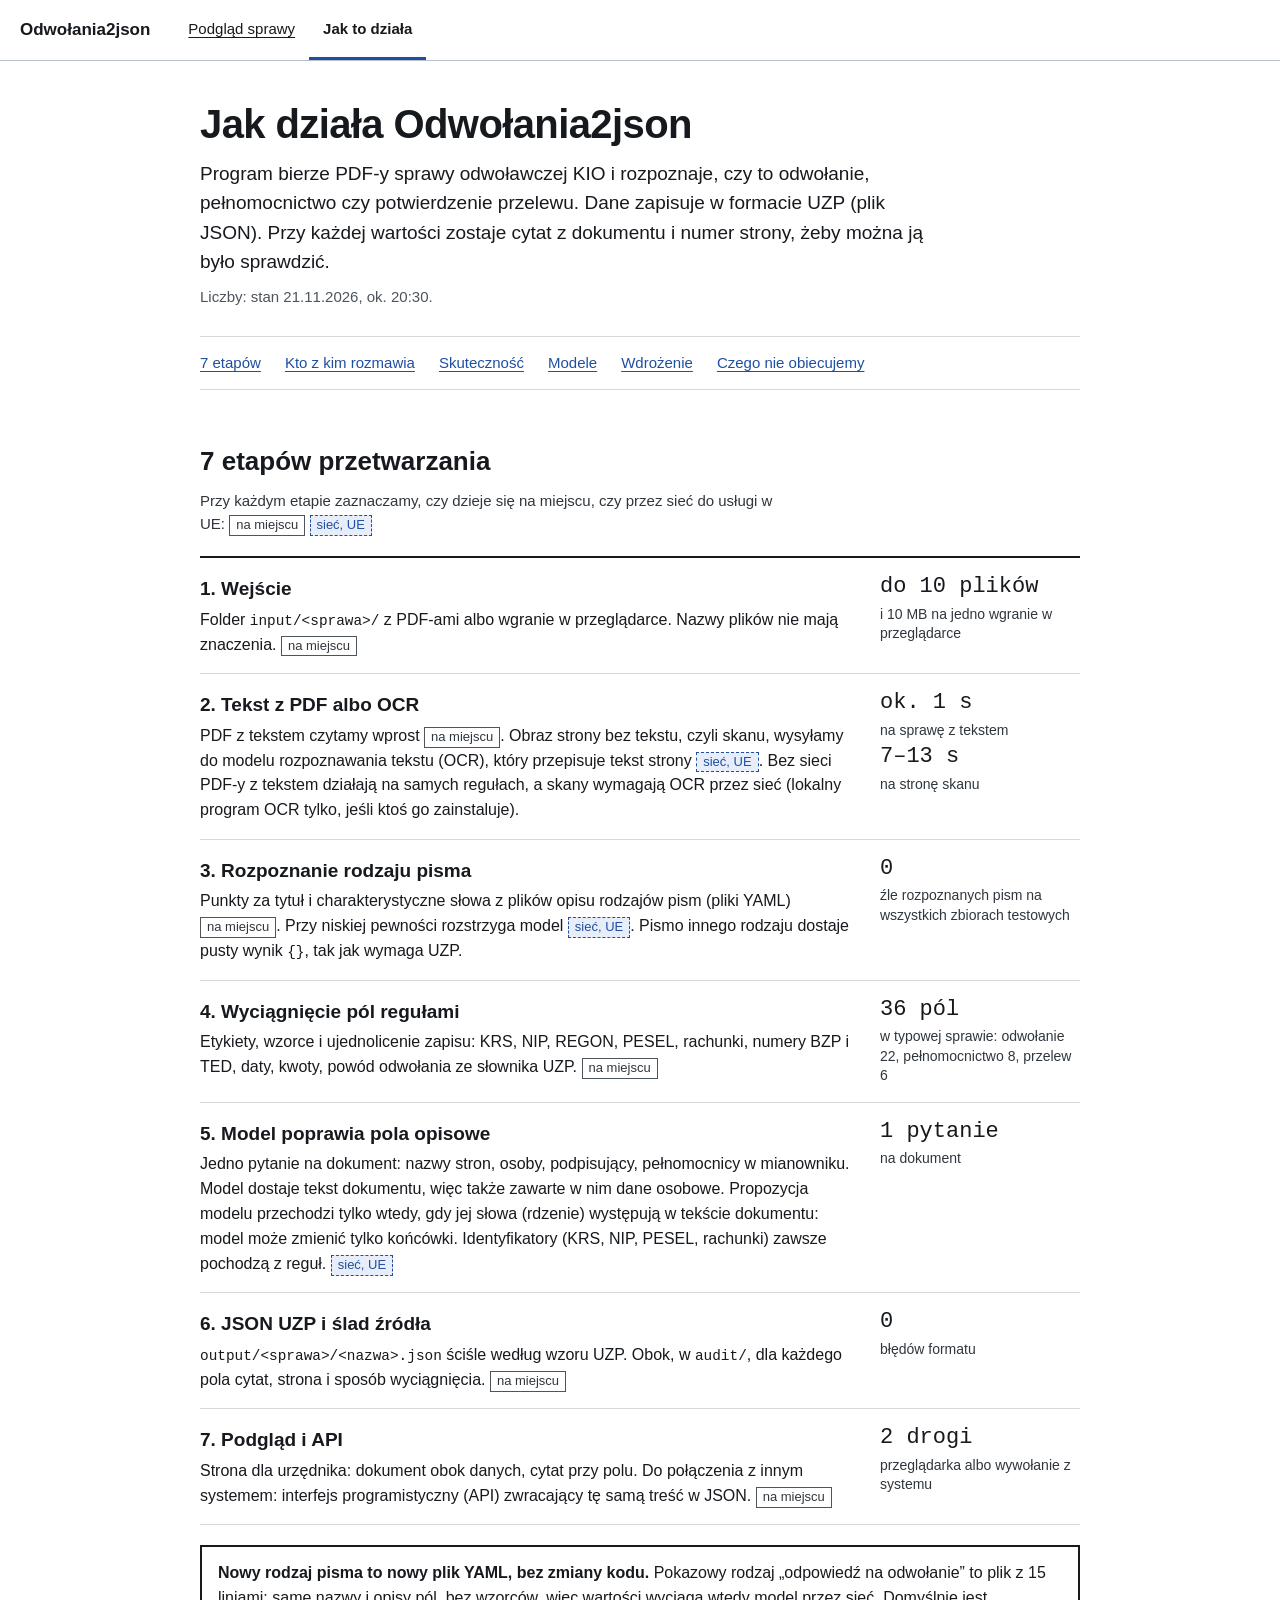
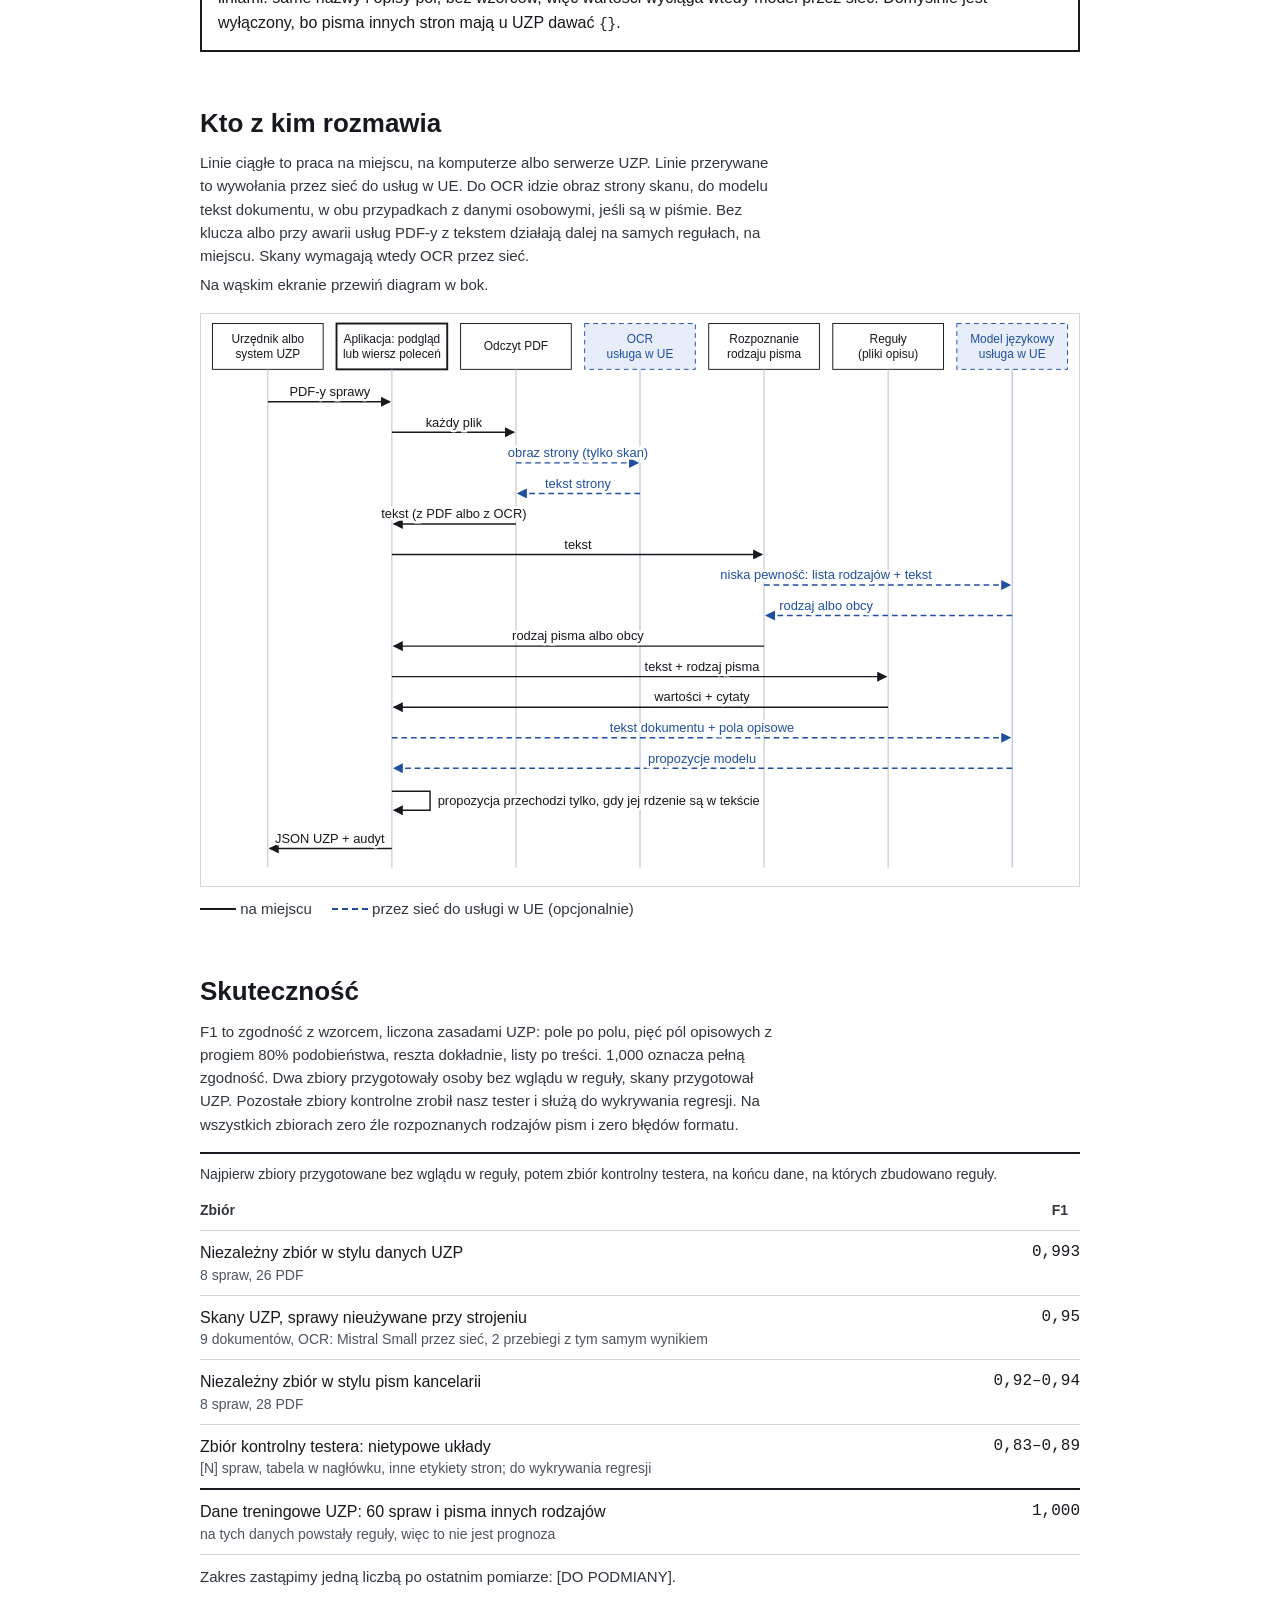
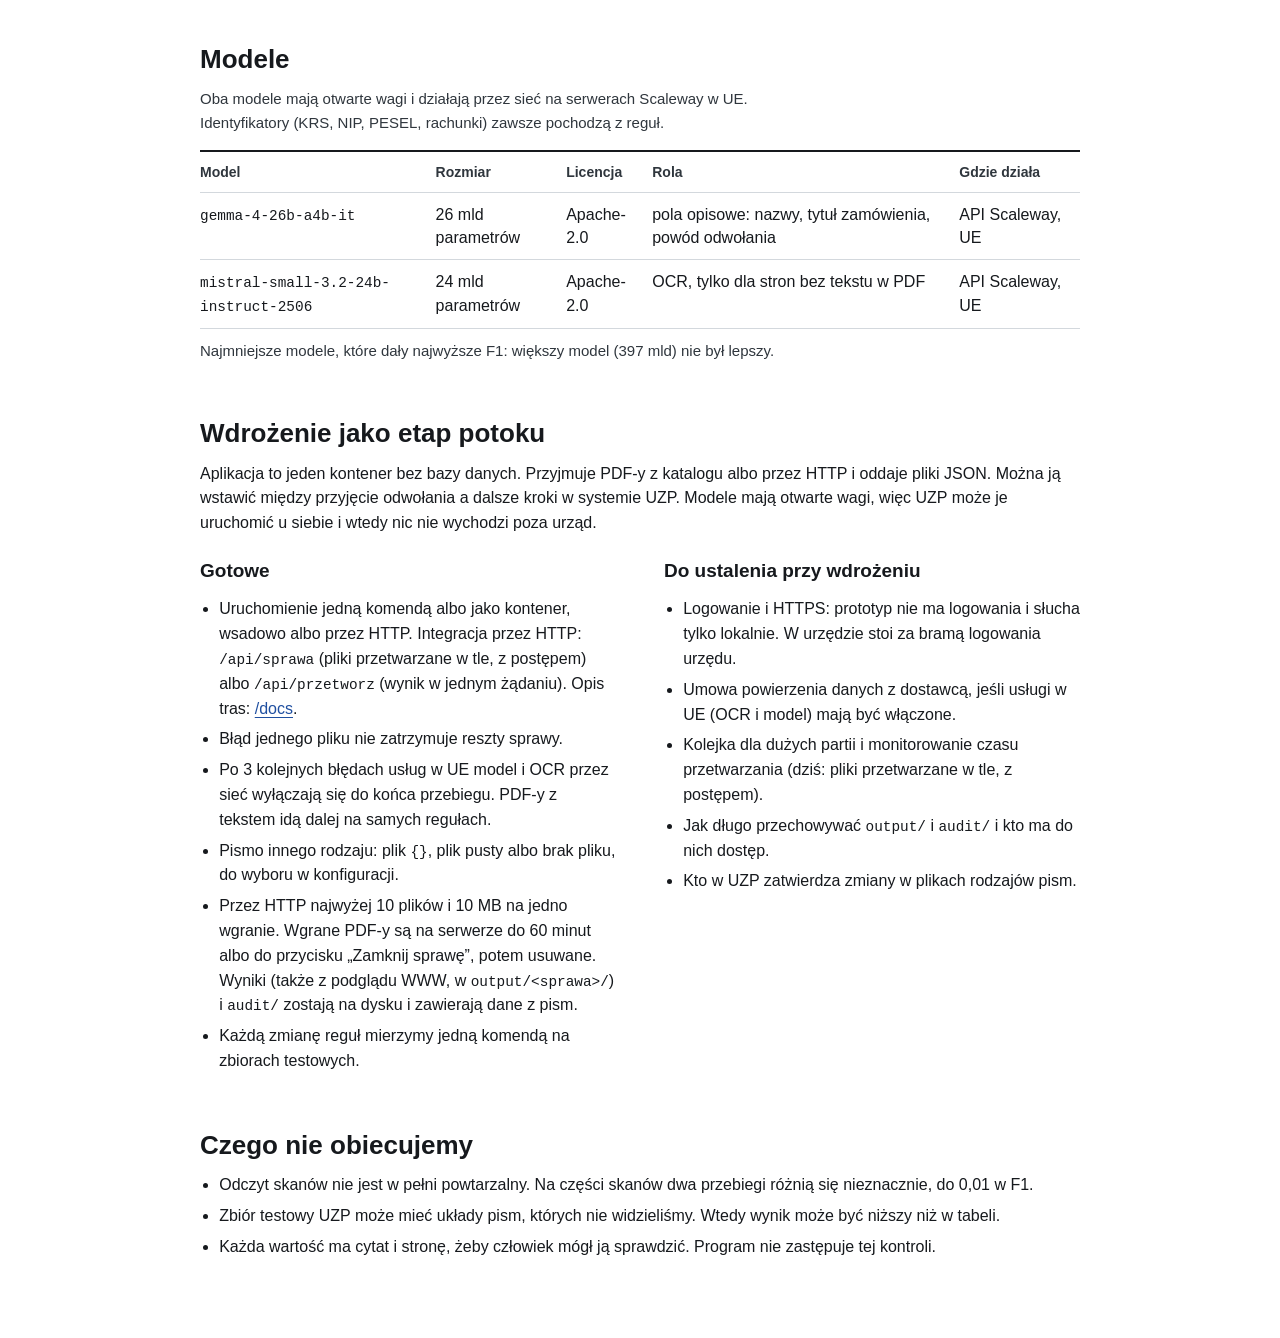
==== src/odwolania2json/static/jak-to-dziala.html @ 99eafb79 "Wersja końcowa zgłoszenia" ====
<!doctype html>
<html lang="pl">
<head>
<meta charset="utf-8">
<meta name="viewport" content="width=device-width, initial-scale=1">
<title>Jak to działa · Odwołania2json</title>
<style>
:root {
  --tekst: #16191d; --tekst-2: #2f363d; --tekst-3: #4c545d; --linia: #d3d8dd;
  --tlo: #ffffff; --tlo-2: #f2f4f6; --link: #1f4fa0; --siec: #1f4fa0; --siec-tlo: #e8eef9;
  --zaznacz: #ffd84d;
  --sans: "IBM Plex Sans", Arial, system-ui, sans-serif;
  --mono: "IBM Plex Mono", ui-monospace, Menlo, Consolas, monospace;
}
* { box-sizing: border-box; }
body { margin: 0; background: var(--tlo); color: var(--tekst); font: 17px/1.55 var(--sans); }
a { color: var(--link); text-underline-offset: 3px; }
a:hover { text-decoration-thickness: 2px; }
a:focus-visible, [tabindex]:focus-visible { outline: 3px solid var(--link); outline-offset: 2px; }
.pomin { position: absolute; left: -9999px; }
.pomin:focus { left: 16px; top: 8px; background: var(--tlo); padding: 8px 12px; z-index: 2; }
header { border-bottom: 1px solid #b9bfc6; }
.pasek { max-width: 1320px; margin: 0 auto; padding: 0 20px; display: flex; flex-wrap: wrap; align-items: center; gap: 0 24px; min-height: 60px; }
.marka { font-weight: 600; color: var(--tekst); text-decoration: none; }
.menu { display: flex; flex-wrap: wrap; }
.menu a { display: flex; align-items: center; min-height: 60px; padding: 0 14px; font-size: 15px; color: var(--tekst); border-bottom: 3px solid transparent; }
.menu a[aria-current="page"] { font-weight: 600; text-decoration: none; border-bottom-color: var(--link); }
main { max-width: 920px; margin: 0 auto; padding: 40px 20px 80px; }
h1 { margin: 0 0 12px; font-size: clamp(28px, 6vw, 40px); line-height: 1.15; font-weight: 600; letter-spacing: -0.015em; }
h2 { margin: 0 0 12px; font-size: 26px; line-height: 1.2; font-weight: 600; }
h3 { margin: 0 0 4px; font-size: 19px; font-weight: 600; }
p { margin: 0; }
section { margin-top: 56px; }
.wstep { font-size: 19px; max-width: 70ch; }
.stan { font-size: 15px; color: var(--tekst-3); margin-top: 8px; }
.spis { margin: 28px 0 0; padding: 4px 0; border-top: 1px solid var(--linia); border-bottom: 1px solid var(--linia); }
.spis ul { margin: 0; padding: 0; list-style: none; display: flex; flex-wrap: wrap; gap: 0 24px; font-size: 15px; }
.spis a { display: inline-flex; align-items: center; min-height: 44px; }
.notka { font-size: 15px; color: var(--tekst-2); max-width: 70ch; }
code, .mono { font-family: var(--mono); font-size: 0.9em; }
.znak { display: inline-block; font-size: 13px; line-height: 1.3; padding: 1px 6px; border: 1px solid var(--tekst-3); color: var(--tekst-2); white-space: nowrap; }
.znak.siec { border: 1px dashed var(--siec); color: var(--siec); background: var(--siec-tlo); }
/* etapy */
.etapy { margin: 20px 0 0; padding: 0; list-style: none; border-top: 2px solid var(--tekst); }
.etapy > li { display: flex; flex-wrap: wrap; gap: 6px 24px; padding: 16px 0; border-bottom: 1px solid var(--linia); }
.etapy .opis { flex: 1 1 420px; min-width: 0; }
.etapy .opis p { font-size: 16px; }
.etapy .liczba { flex: 0 1 200px; display: flex; flex-direction: column; gap: 4px; }
.etapy .liczba b { font-family: var(--mono); font-size: 22px; font-weight: 500; line-height: 1.2; }
.etapy .liczba span { font-size: 14px; color: var(--tekst-2); line-height: 1.4; }
.yaml { margin-top: 20px; padding: 14px 16px; border: 2px solid var(--tekst); font-size: 16px; }
/* diagram */
.diagram { margin: 16px 0 0; }
.diagram .przewin { overflow-x: auto; border: 1px solid var(--linia); }
.diagram .przewin svg { display: block; width: 100%; min-width: 760px; height: auto; }
.legenda { display: flex; flex-wrap: wrap; gap: 6px 20px; margin-top: 10px; font-size: 15px; color: var(--tekst-2); }
/* tabele */
.tabela { overflow-x: auto; border-top: 2px solid var(--tekst); margin-top: 16px; }
table { width: 100%; min-width: 520px; border-collapse: collapse; font-size: 16px; line-height: 1.45; }
caption { text-align: left; padding: 10px 0 6px; font-size: 14px; color: var(--tekst-2); }
th, td { text-align: left; padding: 10px 12px 10px 0; border-bottom: 1px solid var(--linia); vertical-align: top; }
thead th { font-size: 14px; font-weight: 600; color: var(--tekst-2); }
tbody th { font-weight: 500; }
td.f1 { font-family: var(--mono); text-align: right; white-space: nowrap; padding-right: 0; }
.drobne { display: block; font-size: 14px; color: var(--tekst-3); font-weight: 400; }
tr.trening th, tr.trening td { border-top: 2px solid var(--tekst); }
ul.lista { margin: 12px 0 0; padding-left: 1.2em; display: flex; flex-direction: column; gap: 6px; font-size: 16px; }
.dwie { display: flex; flex-wrap: wrap; gap: 24px 48px; margin-top: 20px; }
.dwie > div { flex: 1 1 360px; }
</style>
</head>
<body>
<a class="pomin" href="#tresc">Przejdź do treści</a>
<header>
  <div class="pasek">
    <a class="marka" href="/">Odwołania2json</a>
    <nav class="menu" aria-label="Główna">
      <a href="/">Podgląd sprawy</a>
      <a href="/jak-to-dziala" aria-current="page">Jak to działa</a>
    </nav>
  </div>
</header>

<main id="tresc">
  <h1>Jak działa Odwołania2json</h1>
  <p class="wstep">Program bierze PDF-y sprawy odwoławczej KIO i rozpoznaje, czy to odwołanie, pełnomocnictwo czy potwierdzenie przelewu. Dane zapisuje w formacie UZP (plik JSON). Przy każdej wartości zostaje cytat z dokumentu i numer strony, żeby można ją było sprawdzić.</p>
  <p class="stan">Liczby: stan 21.11.2026, ok. 20:30.</p>

  <nav class="spis" aria-label="Na tej stronie">
    <ul>
      <li><a href="#etapy">7 etapów</a></li>
      <li><a href="#przebieg">Kto z kim rozmawia</a></li>
      <li><a href="#skutecznosc">Skuteczność</a></li>
      <li><a href="#modele">Modele</a></li>
      <li><a href="#wdrozenie">Wdrożenie</a></li>
      <li><a href="#granice">Czego nie obiecujemy</a></li>
    </ul>
  </nav>

  <section id="etapy" aria-labelledby="h-etapy">
    <h2 id="h-etapy">7 etapów przetwarzania</h2>
    <p class="notka">Przy każdym etapie zaznaczamy, czy dzieje się na miejscu, czy przez sieć do usługi w UE: <span class="znak">na miejscu</span> <span class="znak siec">sieć, UE</span></p>
    <ol class="etapy" role="list">
      <li>
        <div class="opis"><h3>1. Wejście</h3><p>Folder <code>input/&lt;sprawa&gt;/</code> z PDF-ami albo wgranie w przeglądarce. Nazwy plików nie mają znaczenia. <span class="znak">na miejscu</span></p></div>
        <div class="liczba"><b>do 10 plików</b><span>i 10 MB na jedno wgranie w przeglądarce</span></div>
      </li>
      <li>
        <div class="opis"><h3>2. Tekst z PDF albo OCR</h3><p>PDF z tekstem czytamy wprost <span class="znak">na miejscu</span>. Obraz strony bez tekstu, czyli skanu, wysyłamy do modelu rozpoznawania tekstu (OCR), który przepisuje tekst strony <span class="znak siec">sieć, UE</span>. Bez sieci PDF-y z tekstem działają na samych regułach, a skany wymagają OCR przez sieć (lokalny program OCR tylko, jeśli ktoś go zainstaluje).</p></div>
        <div class="liczba"><b>ok. 1 s</b><span>na sprawę z tekstem</span><b>7–13 s</b><span>na stronę skanu</span></div>
      </li>
      <li>
        <div class="opis"><h3>3. Rozpoznanie rodzaju pisma</h3><p>Punkty za tytuł i charakterystyczne słowa z plików opisu rodzajów pism (pliki YAML) <span class="znak">na miejscu</span>. Przy niskiej pewności rozstrzyga model <span class="znak siec">sieć, UE</span>. Pismo innego rodzaju dostaje pusty wynik <code>{}</code>, tak jak wymaga UZP.</p></div>
        <div class="liczba"><b>0</b><span>źle rozpoznanych pism na wszystkich zbiorach testowych</span></div>
      </li>
      <li>
        <div class="opis"><h3>4. Wyciągnięcie pól regułami</h3><p>Etykiety, wzorce i ujednolicenie zapisu: KRS, NIP, REGON, PESEL, rachunki, numery BZP i TED, daty, kwoty, powód odwołania ze słownika UZP. <span class="znak">na miejscu</span></p></div>
        <div class="liczba"><b>36 pól</b><span>w typowej sprawie: odwołanie 22, pełnomocnictwo 8, przelew 6</span></div>
      </li>
      <li>
        <div class="opis"><h3>5. Model poprawia pola opisowe</h3><p>Jedno pytanie na dokument: nazwy stron, osoby, podpisujący, pełnomocnicy w mianowniku. Model dostaje tekst dokumentu, więc także zawarte w nim dane osobowe. Propozycja modelu przechodzi tylko wtedy, gdy jej słowa (rdzenie) występują w tekście dokumentu: model może zmienić tylko końcówki. Identyfikatory (KRS, NIP, PESEL, rachunki) zawsze pochodzą z reguł. <span class="znak siec">sieć, UE</span></p></div>
        <div class="liczba"><b>1 pytanie</b><span>na dokument</span></div>
      </li>
      <li>
        <div class="opis"><h3>6. JSON UZP i ślad źródła</h3><p><code>output/&lt;sprawa&gt;/&lt;nazwa&gt;.json</code> ściśle według wzoru UZP. Obok, w <code>audit/</code>, dla każdego pola cytat, strona i sposób wyciągnięcia. <span class="znak">na miejscu</span></p></div>
        <div class="liczba"><b>0</b><span>błędów formatu</span></div>
      </li>
      <li>
        <div class="opis"><h3>7. Podgląd i API</h3><p>Strona dla urzędnika: dokument obok danych, cytat przy polu. Do połączenia z innym systemem: interfejs programistyczny (API) zwracający tę samą treść w JSON. <span class="znak">na miejscu</span></p></div>
        <div class="liczba"><b>2 drogi</b><span>przeglądarka albo wywołanie z systemu</span></div>
      </li>
    </ol>
    <p class="yaml"><b>Nowy rodzaj pisma to nowy plik YAML, bez zmiany kodu.</b> Pokazowy rodzaj „odpowiedź na odwołanie” to plik z 15 liniami: same nazwy i opisy pól, bez wzorców, więc wartości wyciąga wtedy model przez sieć. Domyślnie jest wyłączony, bo pisma innych stron mają u UZP dawać <code>{}</code>.</p>
  </section>

  <section id="przebieg" aria-labelledby="h-przebieg">
    <h2 id="h-przebieg">Kto z kim rozmawia</h2>
    <p class="notka">Linie ciągłe to praca na miejscu, na komputerze albo serwerze UZP. Linie przerywane to wywołania przez sieć do usług w UE. Do OCR idzie obraz strony skanu, do modelu tekst dokumentu, w obu przypadkach z danymi osobowymi, jeśli są w piśmie. Bez klucza albo przy awarii usług PDF-y z tekstem działają dalej na samych regułach, na miejscu. Skany wymagają wtedy OCR przez sieć.</p>
    <p class="notka" style="margin-top:6px">Na wąskim ekranie przewiń diagram w bok.</p>
    <figure class="diagram">
      <div class="przewin" tabindex="0" role="region" aria-label="Diagram przebiegu, przewijany w poziomie">
        <svg viewBox="0 0 920 600" role="img" aria-labelledby="sek-tytul sek-opis" xmlns="http://www.w3.org/2000/svg" font-family="IBM Plex Sans, Arial, sans-serif">
          <title id="sek-tytul">Przebieg przetwarzania sprawy</title>
          <desc id="sek-opis">Urzędnik albo system UZP przekazuje PDF-y aplikacji. Odczyt PDF bierze tekst z pliku; dla skanu wysyła obraz strony do OCR w UE i dostaje tekst strony, potem oddaje tekst aplikacji. Rozpoznanie rodzaju pisma działa na miejscu, przy niskiej pewności pyta model w UE. Reguły na miejscu zwracają wartości z cytatami. Do modelu w UE idzie tekst dokumentu i pola opisowe; propozycja przechodzi tylko, gdy jej rdzenie są w tekście. Na końcu aplikacja zwraca JSON UZP i audyt cytatów.</desc>
          <defs>
            <marker id="g-lok" viewBox="0 0 10 10" refX="9" refY="5" markerWidth="7" markerHeight="7" orient="auto-start-reverse"><path d="M0 0 10 5 0 10z" fill="#16191d"/></marker>
            <marker id="g-siec" viewBox="0 0 10 10" refX="9" refY="5" markerWidth="7" markerHeight="7" orient="auto-start-reverse"><path d="M0 0 10 5 0 10z" fill="#1f4fa0"/></marker>
          </defs>
          <g font-size="12.5" text-anchor="middle"><rect x="12" y="10" width="116" height="48" fill="#ffffff" stroke="#16191d"/><text x="70" y="30" fill="#16191d">Urzędnik albo</text><text x="70" y="46" fill="#16191d">system UZP</text><rect x="142" y="10" width="116" height="48" fill="#ffffff" stroke="#16191d" stroke-width="2"/><text x="200" y="30" fill="#16191d">Aplikacja: podgląd</text><text x="200" y="46" fill="#16191d">lub wiersz poleceń</text><rect x="272" y="10" width="116" height="48" fill="#ffffff" stroke="#16191d"/><text x="330" y="38" fill="#16191d">Odczyt PDF</text><rect x="402" y="10" width="116" height="48" fill="#e8eef9" stroke="#1f4fa0" stroke-dasharray="5 4"/><text x="460" y="30" fill="#1f4fa0">OCR</text><text x="460" y="46" fill="#1f4fa0">usługa w UE</text><rect x="532" y="10" width="116" height="48" fill="#ffffff" stroke="#16191d"/><text x="590" y="30" fill="#16191d">Rozpoznanie</text><text x="590" y="46" fill="#16191d">rodzaju pisma</text><rect x="662" y="10" width="116" height="48" fill="#ffffff" stroke="#16191d"/><text x="720" y="30" fill="#16191d">Reguły</text><text x="720" y="46" fill="#16191d">(pliki opisu)</text><rect x="792" y="10" width="116" height="48" fill="#e8eef9" stroke="#1f4fa0" stroke-dasharray="5 4"/><text x="850" y="30" fill="#1f4fa0">Model językowy</text><text x="850" y="46" fill="#1f4fa0">usługa w UE</text></g>
          <g stroke="#b9bfc6" stroke-width="1"><line x1="70" y1="58" x2="70" y2="580"/><line x1="200" y1="58" x2="200" y2="580"/><line x1="330" y1="58" x2="330" y2="580"/><line x1="460" y1="58" x2="460" y2="580" stroke="#9fb4d8"/><line x1="590" y1="58" x2="590" y2="580"/><line x1="720" y1="58" x2="720" y2="580"/><line x1="850" y1="58" x2="850" y2="580" stroke="#9fb4d8"/></g>
          <g stroke="#16191d" stroke-width="1.5" fill="none" marker-end="url(#g-lok)"><line x1="70" y1="92" x2="198" y2="92"/><line x1="200" y1="124" x2="328" y2="124"/><line x1="330" y1="220" x2="202" y2="220"/><line x1="200" y1="252" x2="588" y2="252"/><line x1="590" y1="348" x2="202" y2="348"/><line x1="200" y1="380" x2="718" y2="380"/><line x1="720" y1="412" x2="202" y2="412"/><line x1="200" y1="560" x2="72" y2="560"/><path d="M200 500 h40 v20 h-38"/></g>
          <g stroke="#1f4fa0" stroke-width="1.5" stroke-dasharray="6 4" fill="none" marker-end="url(#g-siec)"><line x1="330" y1="156" x2="458" y2="156"/><line x1="460" y1="188" x2="332" y2="188"/><line x1="590" y1="284" x2="848" y2="284"/><line x1="850" y1="316" x2="592" y2="316"/><line x1="200" y1="444" x2="848" y2="444"/><line x1="850" y1="476" x2="202" y2="476"/></g>
          <g font-size="13.5"><text x="135" y="86" fill="#16191d" text-anchor="middle" stroke="#ffffff" stroke-width="5" paint-order="stroke">PDF-y sprawy</text><text x="265" y="118" fill="#16191d" text-anchor="middle" stroke="#ffffff" stroke-width="5" paint-order="stroke">każdy plik</text><text x="265" y="214" fill="#16191d" text-anchor="middle" stroke="#ffffff" stroke-width="5" paint-order="stroke">tekst (z PDF albo z OCR)</text><text x="395" y="246" fill="#16191d" text-anchor="middle" stroke="#ffffff" stroke-width="5" paint-order="stroke">tekst</text><text x="395" y="342" fill="#16191d" text-anchor="middle" stroke="#ffffff" stroke-width="5" paint-order="stroke">rodzaj pisma albo obcy</text><text x="525" y="374" fill="#16191d" text-anchor="middle" stroke="#ffffff" stroke-width="5" paint-order="stroke">tekst + rodzaj pisma</text><text x="525" y="406" fill="#16191d" text-anchor="middle" stroke="#ffffff" stroke-width="5" paint-order="stroke">wartości + cytaty</text><text x="135" y="554" fill="#16191d" text-anchor="middle" stroke="#ffffff" stroke-width="5" paint-order="stroke">JSON UZP + audyt</text><text x="248" y="515" fill="#16191d" text-anchor="start" stroke="#ffffff" stroke-width="5" paint-order="stroke">propozycja przechodzi tylko, gdy jej rdzenie są w tekście</text><text x="395" y="150" fill="#1f4fa0" text-anchor="middle" stroke="#ffffff" stroke-width="5" paint-order="stroke">obraz strony (tylko skan)</text><text x="395" y="182" fill="#1f4fa0" text-anchor="middle" stroke="#ffffff" stroke-width="5" paint-order="stroke">tekst strony</text><text x="655" y="278" fill="#1f4fa0" text-anchor="middle" stroke="#ffffff" stroke-width="5" paint-order="stroke">niska pewność: lista rodzajów + tekst</text><text x="655" y="310" fill="#1f4fa0" text-anchor="middle" stroke="#ffffff" stroke-width="5" paint-order="stroke">rodzaj albo obcy</text><text x="525" y="438" fill="#1f4fa0" text-anchor="middle" stroke="#ffffff" stroke-width="5" paint-order="stroke">tekst dokumentu + pola opisowe</text><text x="525" y="470" fill="#1f4fa0" text-anchor="middle" stroke="#ffffff" stroke-width="5" paint-order="stroke">propozycje modelu</text></g>
        </svg>
      </div>
      <figcaption class="legenda">
        <span><svg width="36" height="10" aria-hidden="true"><line x1="0" y1="5" x2="36" y2="5" stroke="#16191d" stroke-width="2"/></svg> na miejscu</span>
        <span><svg width="36" height="10" aria-hidden="true"><line x1="0" y1="5" x2="36" y2="5" stroke="#1f4fa0" stroke-width="2" stroke-dasharray="6 4"/></svg> przez sieć do usługi w UE (opcjonalnie)</span>
      </figcaption>
    </figure>
  </section>

  <section id="skutecznosc" aria-labelledby="h-skutecznosc">
    <h2 id="h-skutecznosc">Skuteczność</h2>
    <p class="notka">F1 to zgodność z wzorcem, liczona zasadami UZP: pole po polu, pięć pól opisowych z progiem 80% podobieństwa, reszta dokładnie, listy po treści. 1,000 oznacza pełną zgodność. Dwa zbiory przygotowały osoby bez wglądu w reguły, skany przygotował UZP. Pozostałe zbiory kontrolne zrobił nasz tester i służą do wykrywania regresji. Na wszystkich zbiorach zero źle rozpoznanych rodzajów pism i zero błędów formatu.</p>
    <div class="tabela" tabindex="0" role="region" aria-labelledby="h-skutecznosc">
      <table style="min-width:0">
        <caption>Najpierw zbiory przygotowane bez wglądu w reguły, potem zbiór kontrolny testera, na końcu dane, na których zbudowano reguły.</caption>
        <thead><tr><th scope="col">Zbiór</th><th scope="col" style="text-align:right">F1</th></tr></thead>
        <tbody>
          <tr><th scope="row">Niezależny zbiór w stylu danych UZP<span class="drobne">8 spraw, 26 PDF</span></th><td class="f1">0,993</td></tr>
          <tr><th scope="row">Skany UZP, sprawy nieużywane przy strojeniu<span class="drobne">9 dokumentów, OCR: Mistral Small przez sieć, 2 przebiegi z tym samym wynikiem</span></th><td class="f1">0,95</td></tr>
          <tr><th scope="row">Niezależny zbiór w stylu pism kancelarii<span class="drobne">8 spraw, 28 PDF</span></th><td class="f1">0,92–0,94</td></tr>
          <tr><th scope="row">Zbiór kontrolny testera: nietypowe układy<span class="drobne">[N] spraw, tabela w nagłówku, inne etykiety stron; do wykrywania regresji</span></th><td class="f1">0,83–0,89</td></tr>
          <tr class="trening"><th scope="row">Dane treningowe UZP: 60 spraw i pisma innych rodzajów<span class="drobne">na tych danych powstały reguły, więc to nie jest prognoza</span></th><td class="f1">1,000</td></tr>
        </tbody>
      </table>
    </div>
    <p class="notka" style="margin-top:10px">Zakres zastąpimy jedną liczbą po ostatnim pomiarze: [DO PODMIANY].</p>
  </section>

  <section id="modele" aria-labelledby="h-modele">
    <h2 id="h-modele">Modele</h2>
    <p class="notka">Oba modele mają otwarte wagi i działają przez sieć na serwerach Scaleway w UE. Identyfikatory (KRS, NIP, PESEL, rachunki) zawsze pochodzą z reguł.</p>
    <div class="tabela" tabindex="0" role="region" aria-labelledby="h-modele">
      <table>
        <thead><tr><th scope="col">Model</th><th scope="col">Rozmiar</th><th scope="col">Licencja</th><th scope="col">Rola</th><th scope="col">Gdzie działa</th></tr></thead>
        <tbody>
          <tr><th scope="row"><span class="mono">gemma-4-26b-a4b-it</span></th><td>26 mld parametrów</td><td>Apache-2.0</td><td>pola opisowe: nazwy, tytuł zamówienia, powód odwołania</td><td>API Scaleway, UE</td></tr>
          <tr><th scope="row"><span class="mono">mistral-small-3.2-24b-instruct-2506</span></th><td>24 mld parametrów</td><td>Apache-2.0</td><td>OCR, tylko dla stron bez tekstu w PDF</td><td>API Scaleway, UE</td></tr>
        </tbody>
      </table>
    </div>
    <p class="notka" style="margin-top:10px">Najmniejsze modele, które dały najwyższe F1: większy model (397 mld) nie był lepszy.</p>
  </section>

  <section id="wdrozenie" aria-labelledby="h-wdrozenie">
    <h2 id="h-wdrozenie">Wdrożenie jako etap potoku</h2>
    <p style="font-size:16px">Aplikacja to jeden kontener bez bazy danych. Przyjmuje PDF-y z katalogu albo przez HTTP i oddaje pliki JSON. Można ją wstawić między przyjęcie odwołania a dalsze kroki w systemie UZP. Modele mają otwarte wagi, więc UZP może je uruchomić u siebie i wtedy nic nie wychodzi poza urząd.</p>
    <div class="dwie">
      <div>
        <h3>Gotowe</h3>
        <ul class="lista">
          <li>Uruchomienie jedną komendą albo jako kontener, wsadowo albo przez HTTP. Integracja przez HTTP: <code>/api/sprawa</code> (pliki przetwarzane w tle, z postępem) albo <code>/api/przetworz</code> (wynik w jednym żądaniu). Opis tras: <a href="/docs">/docs</a>.</li>
          <li>Błąd jednego pliku nie zatrzymuje reszty sprawy.</li>
          <li>Po 3 kolejnych błędach usług w UE model i OCR przez sieć wyłączają się do końca przebiegu. PDF-y z tekstem idą dalej na samych regułach.</li>
          <li>Pismo innego rodzaju: plik <code>{}</code>, plik pusty albo brak pliku, do wyboru w konfiguracji.</li>
          <li>Przez HTTP najwyżej 10 plików i 10 MB na jedno wgranie. Wgrane PDF-y są na serwerze do 60 minut albo do przycisku „Zamknij sprawę”, potem usuwane. Wyniki (także z podglądu WWW, w <code>output/&lt;sprawa&gt;/</code>) i <code>audit/</code> zostają na dysku i zawierają dane z pism.</li>
          <li>Każdą zmianę reguł mierzymy jedną komendą na zbiorach testowych.</li>
        </ul>
      </div>
      <div>
        <h3>Do ustalenia przy wdrożeniu</h3>
        <ul class="lista">
          <li>Logowanie i HTTPS: prototyp nie ma logowania i słucha tylko lokalnie. W urzędzie stoi za bramą logowania urzędu.</li>
          <li>Umowa powierzenia danych z dostawcą, jeśli usługi w UE (OCR i model) mają być włączone.</li>
          <li>Kolejka dla dużych partii i monitorowanie czasu przetwarzania (dziś: pliki przetwarzane w tle, z postępem).</li>
          <li>Jak długo przechowywać <code>output/</code> i <code>audit/</code> i kto ma do nich dostęp.</li>
          <li>Kto w UZP zatwierdza zmiany w plikach rodzajów pism.</li>
        </ul>
      </div>
    </div>
  </section>

  <section id="granice" aria-labelledby="h-granice">
    <h2 id="h-granice">Czego nie obiecujemy</h2>
    <ul class="lista">
      <li>Odczyt skanów nie jest w pełni powtarzalny. Na części skanów dwa przebiegi różnią się nieznacznie, do 0,01 w F1.</li>
      <li>Zbiór testowy UZP może mieć układy pism, których nie widzieliśmy. Wtedy wynik może być niższy niż w tabeli.</li>
      <li>Każda wartość ma cytat i stronę, żeby człowiek mógł ją sprawdzić. Program nie zastępuje tej kontroli.</li>
    </ul>
  </section>
</main>
</body>
</html>
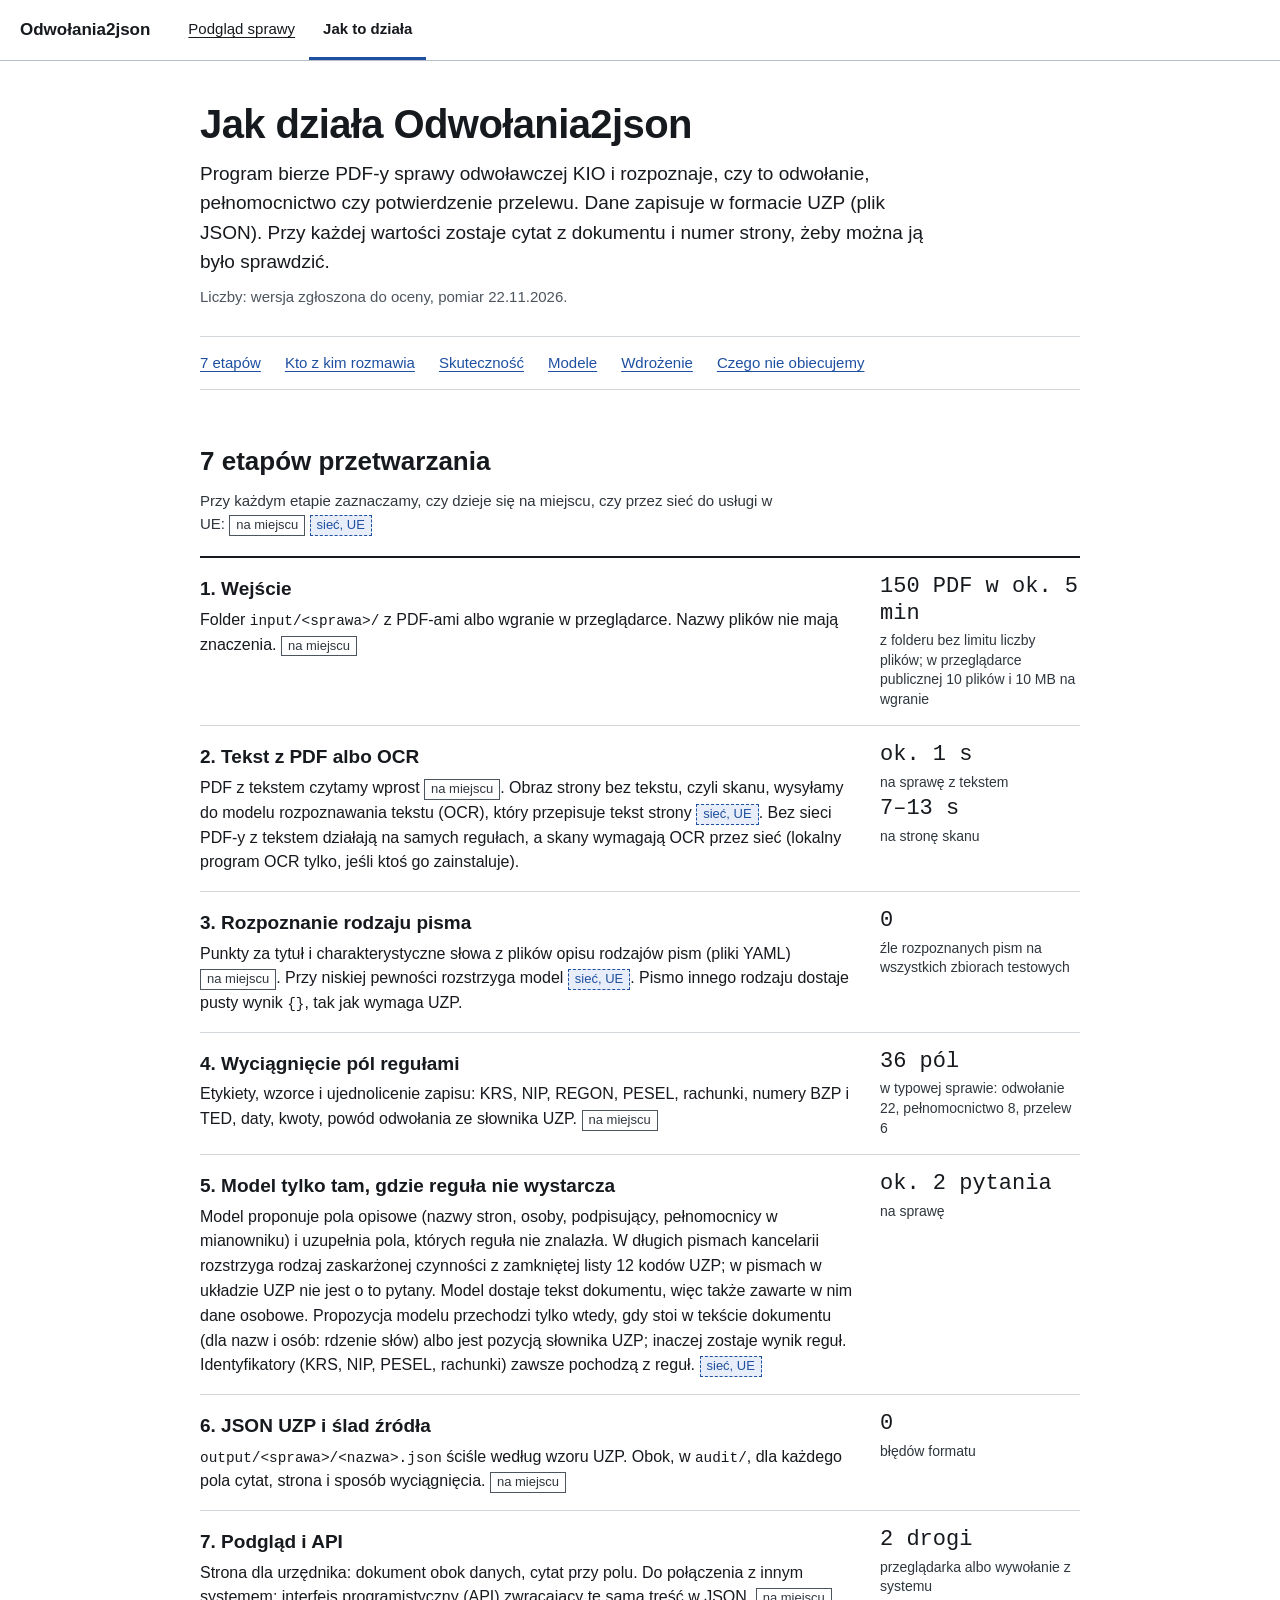
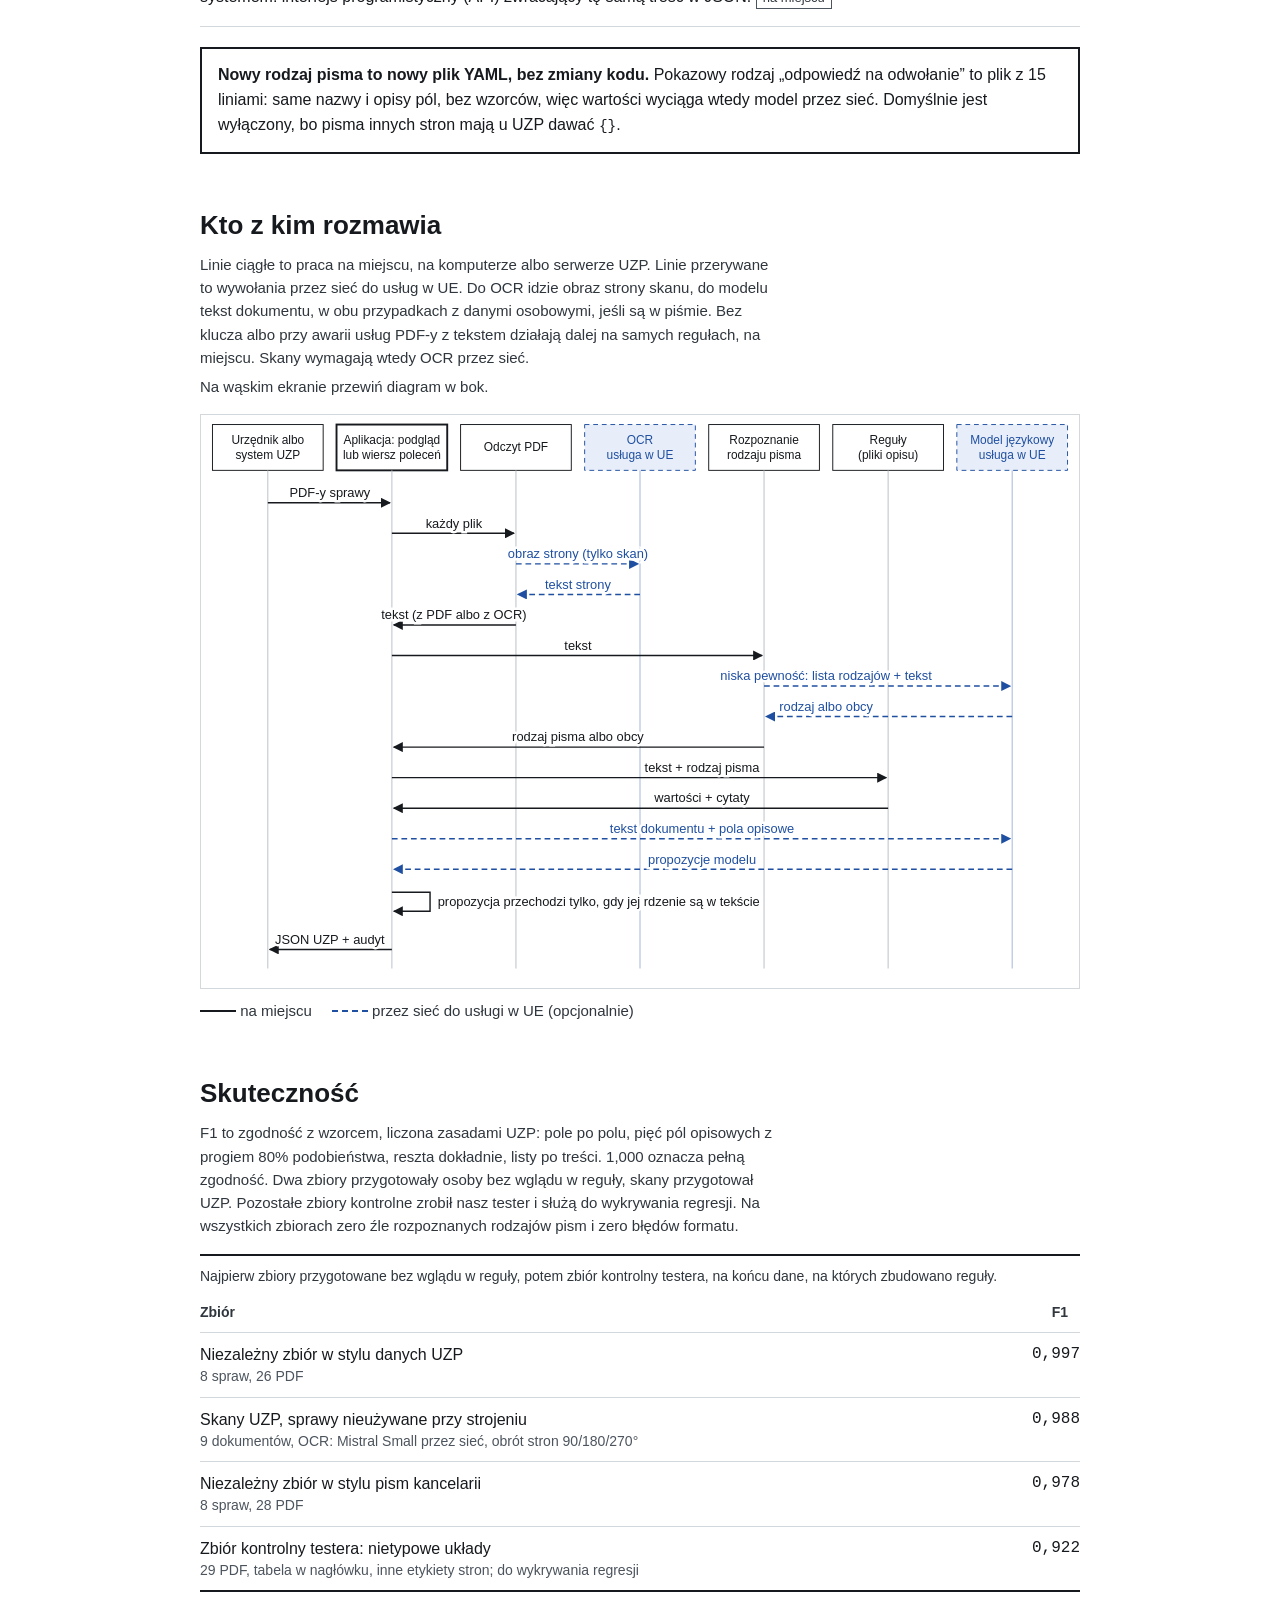
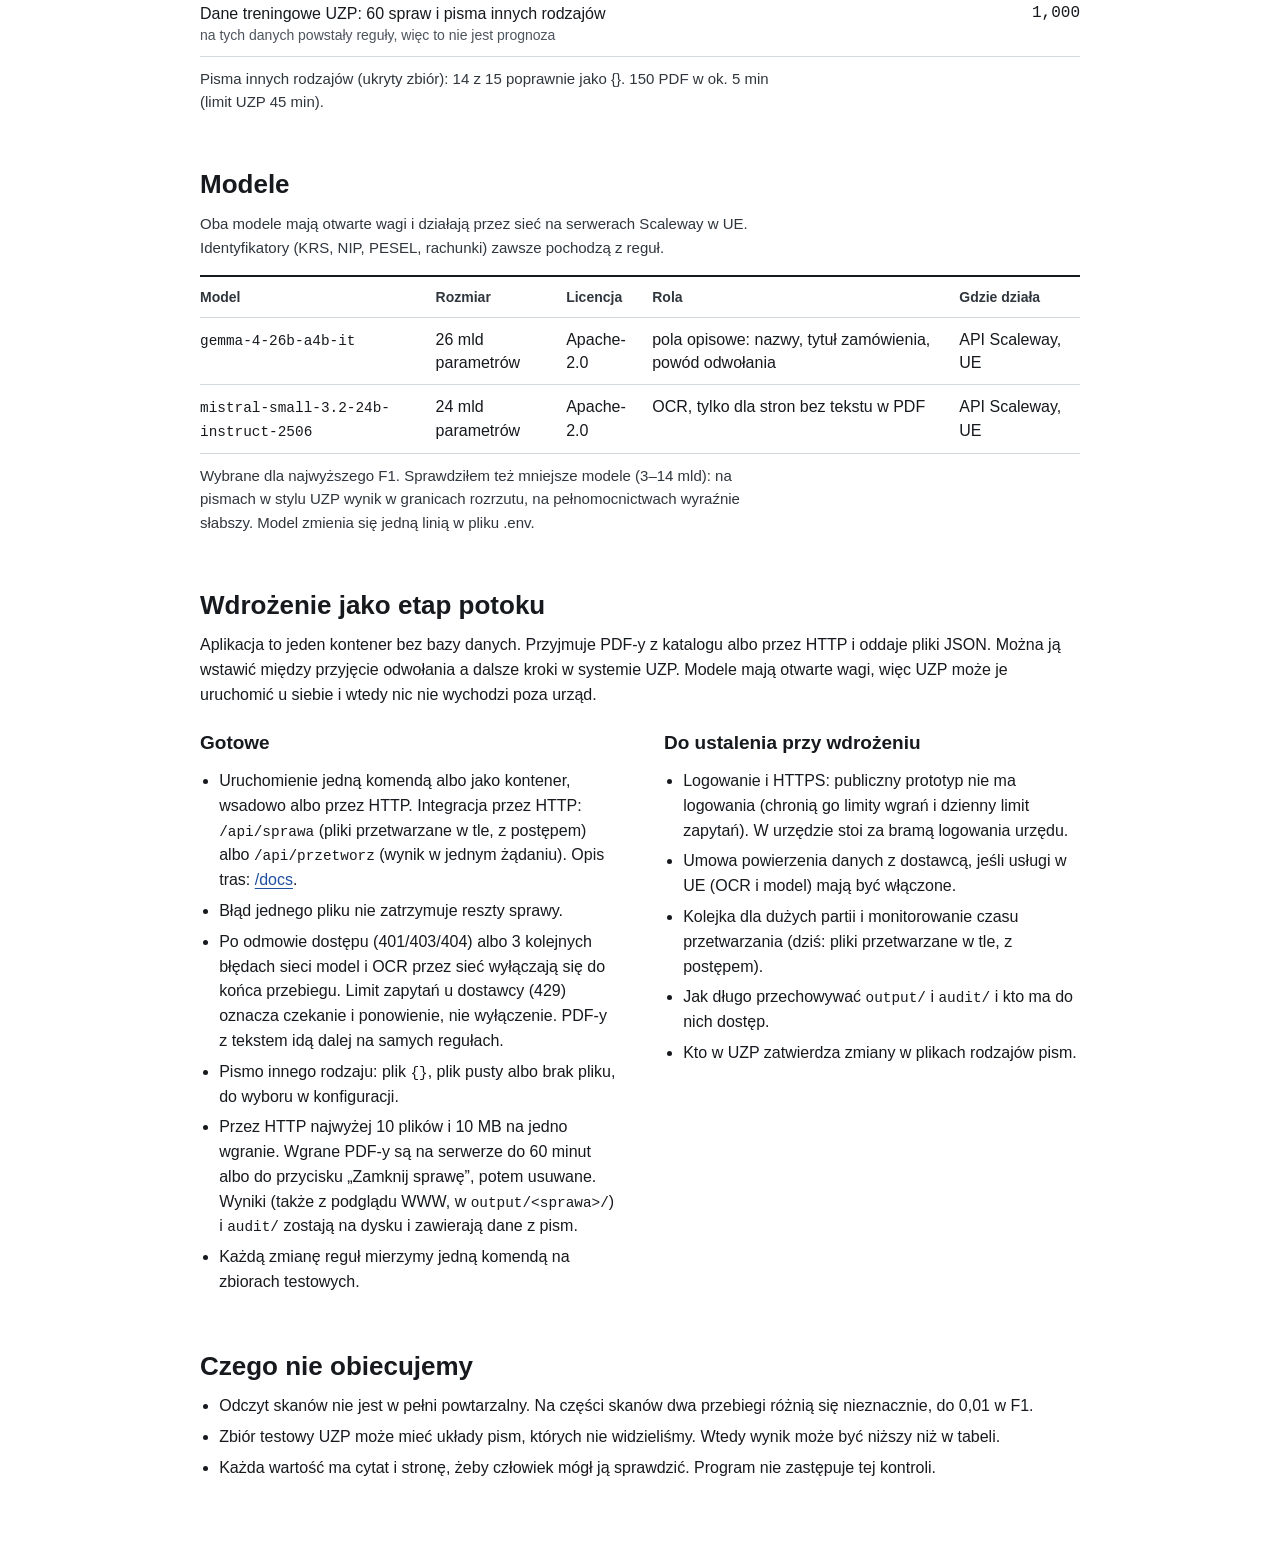
==== commit d0acf3e9: "docs: strona jak-to-dziala z liczbami końcowymi" ====
--- a/src/odwolania2json/static/jak-to-dziala.html
+++ b/src/odwolania2json/static/jak-to-dziala.html
@@ -84,7 +84,7 @@
 <main id="tresc">
   <h1>Jak działa Odwołania2json</h1>
   <p class="wstep">Program bierze PDF-y sprawy odwoławczej KIO i rozpoznaje, czy to odwołanie, pełnomocnictwo czy potwierdzenie przelewu. Dane zapisuje w formacie UZP (plik JSON). Przy każdej wartości zostaje cytat z dokumentu i numer strony, żeby można ją było sprawdzić.</p>
-  <p class="stan">Liczby: stan 21.11.2026, ok. 20:30.</p>
+  <p class="stan">Liczby: wersja zgłoszona do oceny, pomiar 22.11.2026.</p>
 
   <nav class="spis" aria-label="Na tej stronie">
     <ul>
@@ -103,7 +103,7 @@
     <ol class="etapy" role="list">
       <li>
         <div class="opis"><h3>1. Wejście</h3><p>Folder <code>input/&lt;sprawa&gt;/</code> z PDF-ami albo wgranie w przeglądarce. Nazwy plików nie mają znaczenia. <span class="znak">na miejscu</span></p></div>
-        <div class="liczba"><b>do 10 plików</b><span>i 10 MB na jedno wgranie w przeglądarce</span></div>
+        <div class="liczba"><b>150 PDF w ok. 5 min</b><span>z folderu bez limitu liczby plików; w przeglądarce publicznej 10 plików i 10 MB na wgranie</span></div>
       </li>
       <li>
         <div class="opis"><h3>2. Tekst z PDF albo OCR</h3><p>PDF z tekstem czytamy wprost <span class="znak">na miejscu</span>. Obraz strony bez tekstu, czyli skanu, wysyłamy do modelu rozpoznawania tekstu (OCR), który przepisuje tekst strony <span class="znak siec">sieć, UE</span>. Bez sieci PDF-y z tekstem działają na samych regułach, a skany wymagają OCR przez sieć (lokalny program OCR tylko, jeśli ktoś go zainstaluje).</p></div>
@@ -118,8 +118,8 @@
         <div class="liczba"><b>36 pól</b><span>w typowej sprawie: odwołanie 22, pełnomocnictwo 8, przelew 6</span></div>
       </li>
       <li>
-        <div class="opis"><h3>5. Model poprawia pola opisowe</h3><p>Jedno pytanie na dokument: nazwy stron, osoby, podpisujący, pełnomocnicy w mianowniku. Model dostaje tekst dokumentu, więc także zawarte w nim dane osobowe. Propozycja modelu przechodzi tylko wtedy, gdy jej słowa (rdzenie) występują w tekście dokumentu: model może zmienić tylko końcówki. Identyfikatory (KRS, NIP, PESEL, rachunki) zawsze pochodzą z reguł. <span class="znak siec">sieć, UE</span></p></div>
-        <div class="liczba"><b>1 pytanie</b><span>na dokument</span></div>
+        <div class="opis"><h3>5. Model tylko tam, gdzie reguła nie wystarcza</h3><p>Model proponuje pola opisowe (nazwy stron, osoby, podpisujący, pełnomocnicy w mianowniku) i uzupełnia pola, których reguła nie znalazła. W długich pismach kancelarii rozstrzyga rodzaj zaskarżonej czynności z zamkniętej listy 12 kodów UZP; w pismach w układzie UZP nie jest o to pytany. Model dostaje tekst dokumentu, więc także zawarte w nim dane osobowe. Propozycja modelu przechodzi tylko wtedy, gdy stoi w tekście dokumentu (dla nazw i osób: rdzenie słów) albo jest pozycją słownika UZP; inaczej zostaje wynik reguł. Identyfikatory (KRS, NIP, PESEL, rachunki) zawsze pochodzą z reguł. <span class="znak siec">sieć, UE</span></p></div>
+        <div class="liczba"><b>ok. 2 pytania</b><span>na sprawę</span></div>
       </li>
       <li>
         <div class="opis"><h3>6. JSON UZP i ślad źródła</h3><p><code>output/&lt;sprawa&gt;/&lt;nazwa&gt;.json</code> ściśle według wzoru UZP. Obok, w <code>audit/</code>, dla każdego pola cytat, strona i sposób wyciągnięcia. <span class="znak">na miejscu</span></p></div>
@@ -168,15 +168,15 @@
         <caption>Najpierw zbiory przygotowane bez wglądu w reguły, potem zbiór kontrolny testera, na końcu dane, na których zbudowano reguły.</caption>
         <thead><tr><th scope="col">Zbiór</th><th scope="col" style="text-align:right">F1</th></tr></thead>
         <tbody>
-          <tr><th scope="row">Niezależny zbiór w stylu danych UZP<span class="drobne">8 spraw, 26 PDF</span></th><td class="f1">0,993</td></tr>
-          <tr><th scope="row">Skany UZP, sprawy nieużywane przy strojeniu<span class="drobne">9 dokumentów, OCR: Mistral Small przez sieć, 2 przebiegi z tym samym wynikiem</span></th><td class="f1">0,95</td></tr>
-          <tr><th scope="row">Niezależny zbiór w stylu pism kancelarii<span class="drobne">8 spraw, 28 PDF</span></th><td class="f1">0,92–0,94</td></tr>
-          <tr><th scope="row">Zbiór kontrolny testera: nietypowe układy<span class="drobne">[N] spraw, tabela w nagłówku, inne etykiety stron; do wykrywania regresji</span></th><td class="f1">0,83–0,89</td></tr>
+          <tr><th scope="row">Niezależny zbiór w stylu danych UZP<span class="drobne">8 spraw, 26 PDF</span></th><td class="f1">0,997</td></tr>
+          <tr><th scope="row">Skany UZP, sprawy nieużywane przy strojeniu<span class="drobne">9 dokumentów, OCR: Mistral Small przez sieć, obrót stron 90/180/270°</span></th><td class="f1">0,988</td></tr>
+          <tr><th scope="row">Niezależny zbiór w stylu pism kancelarii<span class="drobne">8 spraw, 28 PDF</span></th><td class="f1">0,978</td></tr>
+          <tr><th scope="row">Zbiór kontrolny testera: nietypowe układy<span class="drobne">29 PDF, tabela w nagłówku, inne etykiety stron; do wykrywania regresji</span></th><td class="f1">0,922</td></tr>
           <tr class="trening"><th scope="row">Dane treningowe UZP: 60 spraw i pisma innych rodzajów<span class="drobne">na tych danych powstały reguły, więc to nie jest prognoza</span></th><td class="f1">1,000</td></tr>
         </tbody>
       </table>
     </div>
-    <p class="notka" style="margin-top:10px">Zakres zastąpimy jedną liczbą po ostatnim pomiarze: [DO PODMIANY].</p>
+    <p class="notka" style="margin-top:10px">Pisma innych rodzajów (ukryty zbiór): 14 z 15 poprawnie jako {}. 150 PDF w ok. 5 min (limit UZP 45 min).</p>
   </section>
 
   <section id="modele" aria-labelledby="h-modele">
@@ -191,7 +191,7 @@
         </tbody>
       </table>
     </div>
-    <p class="notka" style="margin-top:10px">Najmniejsze modele, które dały najwyższe F1: większy model (397 mld) nie był lepszy.</p>
+    <p class="notka" style="margin-top:10px">Wybrane dla najwyższego F1. Sprawdziłem też mniejsze modele (3–14 mld): na pismach w stylu UZP wynik w granicach rozrzutu, na pełnomocnictwach wyraźnie słabszy. Model zmienia się jedną linią w pliku .env.</p>
   </section>
 
   <section id="wdrozenie" aria-labelledby="h-wdrozenie">
@@ -203,7 +203,7 @@
         <ul class="lista">
           <li>Uruchomienie jedną komendą albo jako kontener, wsadowo albo przez HTTP. Integracja przez HTTP: <code>/api/sprawa</code> (pliki przetwarzane w tle, z postępem) albo <code>/api/przetworz</code> (wynik w jednym żądaniu). Opis tras: <a href="/docs">/docs</a>.</li>
           <li>Błąd jednego pliku nie zatrzymuje reszty sprawy.</li>
-          <li>Po 3 kolejnych błędach usług w UE model i OCR przez sieć wyłączają się do końca przebiegu. PDF-y z tekstem idą dalej na samych regułach.</li>
+          <li>Po odmowie dostępu (401/403/404) albo 3 kolejnych błędach sieci model i OCR przez sieć wyłączają się do końca przebiegu. Limit zapytań u dostawcy (429) oznacza czekanie i ponowienie, nie wyłączenie. PDF-y z tekstem idą dalej na samych regułach.</li>
           <li>Pismo innego rodzaju: plik <code>{}</code>, plik pusty albo brak pliku, do wyboru w konfiguracji.</li>
           <li>Przez HTTP najwyżej 10 plików i 10 MB na jedno wgranie. Wgrane PDF-y są na serwerze do 60 minut albo do przycisku „Zamknij sprawę”, potem usuwane. Wyniki (także z podglądu WWW, w <code>output/&lt;sprawa&gt;/</code>) i <code>audit/</code> zostają na dysku i zawierają dane z pism.</li>
           <li>Każdą zmianę reguł mierzymy jedną komendą na zbiorach testowych.</li>
@@ -212,7 +212,7 @@
       <div>
         <h3>Do ustalenia przy wdrożeniu</h3>
         <ul class="lista">
-          <li>Logowanie i HTTPS: prototyp nie ma logowania i słucha tylko lokalnie. W urzędzie stoi za bramą logowania urzędu.</li>
+          <li>Logowanie i HTTPS: publiczny prototyp nie ma logowania (chronią go limity wgrań i dzienny limit zapytań). W urzędzie stoi za bramą logowania urzędu.</li>
           <li>Umowa powierzenia danych z dostawcą, jeśli usługi w UE (OCR i model) mają być włączone.</li>
           <li>Kolejka dla dużych partii i monitorowanie czasu przetwarzania (dziś: pliki przetwarzane w tle, z postępem).</li>
           <li>Jak długo przechowywać <code>output/</code> i <code>audit/</code> i kto ma do nich dostęp.</li>
